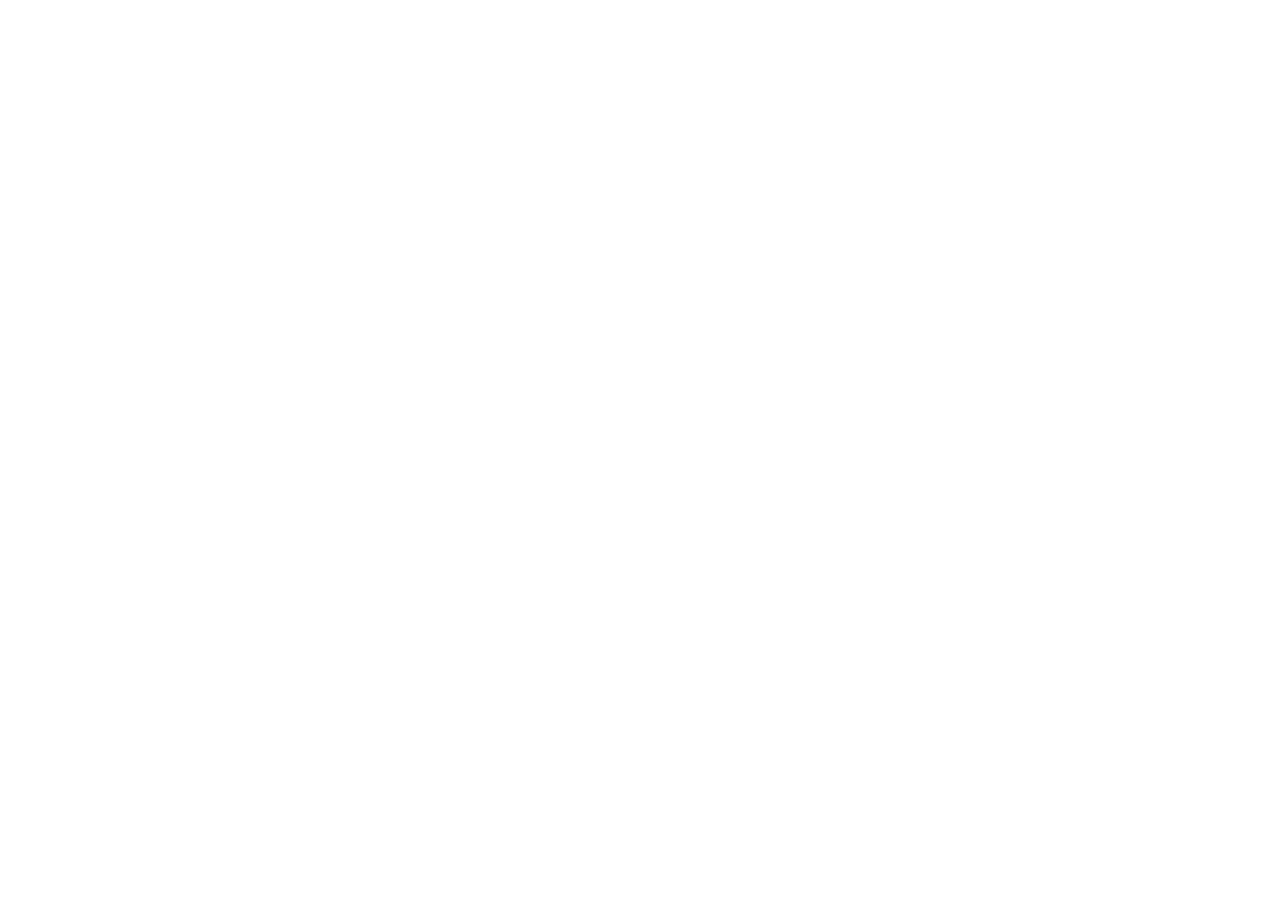
==== public/index.html @ 74254e25 "init" ====
<!DOCTYPE html>
<html lang="en">

<head>
  <meta charset="UTF-8">
  <meta name="viewport" content="width=device-width, initial-scale=1.0">
  <meta http-equiv="X-UA-Compatible" content="ie=edge">
  <link rel="stylesheet" href="css/style.css">
  <title>Teambit</title>
</head>

<body>

  <header></header>

  <main>

    <section id="section-1"></section>
    <section id="section-2"></section>
    <section id="section-3"></section>
    <section id="section-4"></section>
    <section id="section-5"></section>
    <section id="section-6"></section>
    <section id="section-7"></section>
    <section id="section-8"></section>

  </main>

  <footer></footer>


  <script src="js/main.js"></script>

</body>

</html>
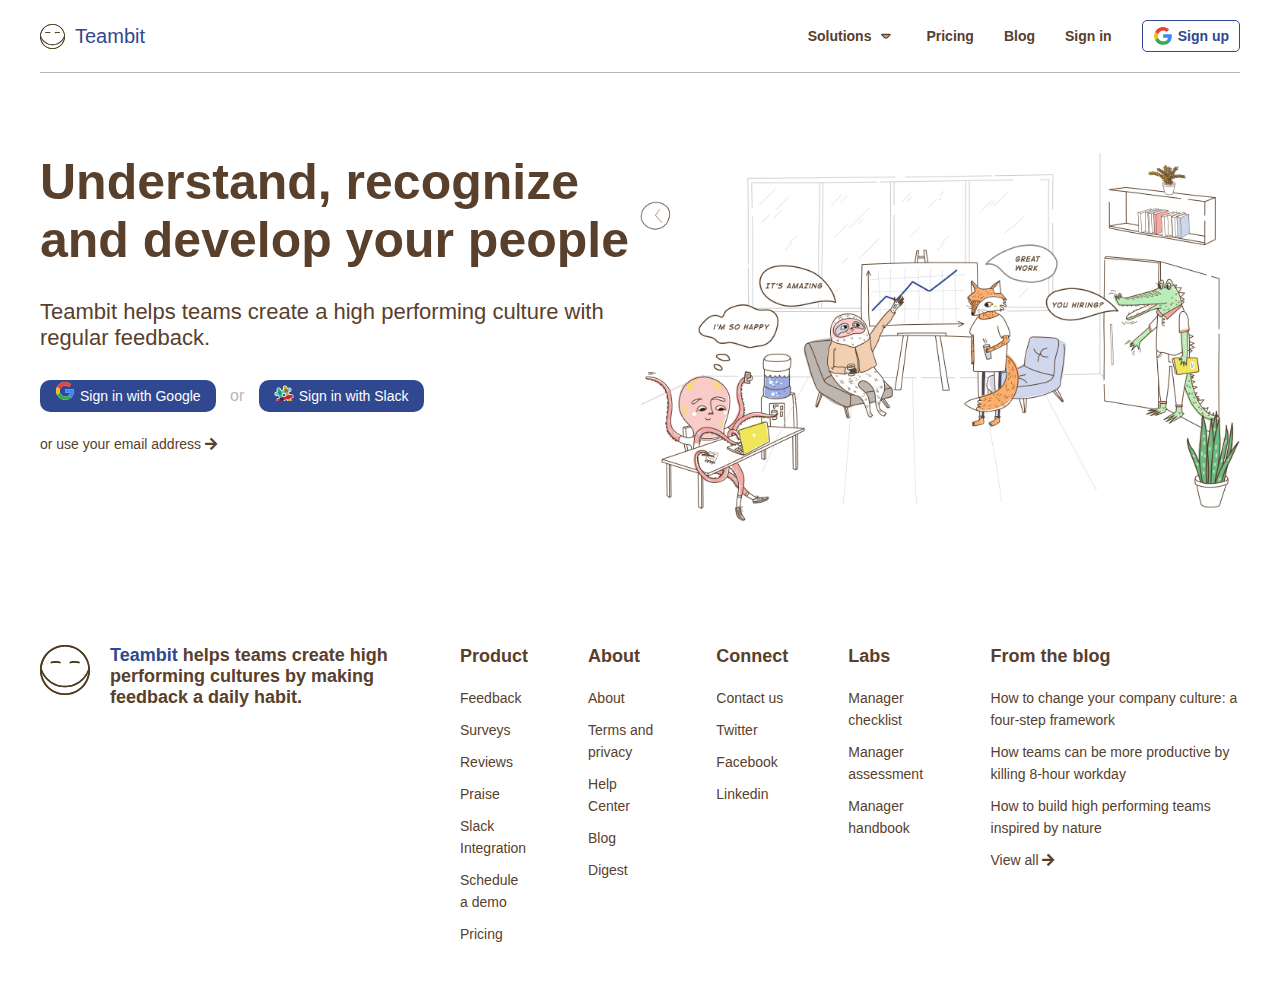
==== commit 45028c01: "header, section_1, footer completed" ====
--- a/public/index.html
+++ b/public/index.html
@@ -5,28 +5,165 @@
   <meta charset="UTF-8">
   <meta name="viewport" content="width=device-width, initial-scale=1.0">
   <meta http-equiv="X-UA-Compatible" content="ie=edge">
+  <link rel="stylesheet" href="https://cdnjs.cloudflare.com/ajax/libs/font-awesome/5.11.2/css/all.min.css">
   <link rel="stylesheet" href="css/style.css">
   <title>Teambit</title>
 </head>
 
 <body>
 
-  <header></header>
+  <header>
+
+    <nav>
+
+      <div class="header-logo">
+        <a href="#"><img id="logo" src="img/logo.svg" alt="teambit-logo"> Teambit</a>
+      </div>
+
+      <ul>
+        <li><a href="#">Solutions <img id="arrow" src="img/arrow.svg" alt="arrow down"></a></li>
+        <li><a href="#">Pricing</a></li>
+        <li><a href="#">Blog</a></li>
+        <li><a href="#">Sign in</a></li>
+        <li><a id="header-btn"><img class="btn-logo" src="img/google.svg" alt="google logo">Sign up</a></li>
+      </ul>
+
+    </nav>
+
+  </header>
+
+
+
 
   <main>
 
-    <section id="section-1"></section>
-    <section id="section-2"></section>
-    <section id="section-3"></section>
-    <section id="section-4"></section>
-    <section id="section-5"></section>
-    <section id="section-6"></section>
-    <section id="section-7"></section>
-    <section id="section-8"></section>
+    <section id="section-1">
+
+      <div class="sect_1-left">
+
+        <h1>Understand, recognize and develop your people</h1>
+
+        <p>Teambit helps teams create a high performing culture with regular feedback.</p>
+
+        <div class="sect_1-btns">
+          <a class="sect-btn"><img class="btn-logo" src="img/google.svg" alt="google logo">Sign in with Google</a>
+          <span>or</span>
+          <a class="sect-btn"><img class="btn-logo" src="img/slack.svg" alt="slack logo">Sign in with Slack</a>
+        </div>
+
+        <a href="#">or use your email address <i class="fas fa-arrow-right"></i></a>
+
+      </div>
+
+      <div class="sect_1-right">
+        <img src="img/illustration-main.jpg" alt="">
+      </div>
+
+    </section>
+
+
+    <section id="section-2">
+
+    </section>
+
+
+    <section id="section-3">
+
+    </section>
+
+
+    <section id="section-4">
+
+    </section>
+
+
+    <section id="section-5">
+
+    </section>
+
+
+    <section id="section-6">
+
+    </section>
+
+
+    <section id="section-7">
+
+    </section>
+
+
+    <section id="section-8">
+
+    </section>
+
 
   </main>
 
-  <footer></footer>
+
+
+  <footer>
+
+    <div class="left-footer">
+      <img id="footer-logo" src="img/logo.svg" alt="logo">
+      <span id="caption"><a id="capt-link" href="#">Teambit</a> helps teams create high performing cultures by making
+        feedback a
+        daily habit.</span>
+    </div>
+
+    <div class="right-footer">
+      <ul id="foot-ul">
+        <li>
+          <ul class="col">
+            <li class="li-title">Product</li>
+            <li><a href="#">Feedback</a></li>
+            <li><a href="#">Surveys</a></li>
+            <li><a href="#">Reviews</a></li>
+            <li><a href="#">Praise</a></li>
+            <li><a href="#">Slack Integration</a></li>
+            <li><a href="#">Schedule a demo</a></li>
+            <li><a href="#">Pricing</a></li>
+          </ul>
+        </li>
+        <li>
+          <ul class="col">
+            <li class="li-title">About</li>
+            <li><a href="#">About</a></li>
+            <li><a href="#">Terms and privacy</a></li>
+            <li><a href="#">Help Center</a></li>
+            <li><a href="#">Blog</a></li>
+            <li><a href="#">Digest</a></li>
+          </ul>
+        </li>
+        <li>
+          <ul class="col">
+            <li class="li-title">Connect</li>
+            <li><a href="#">Contact us</a></li>
+            <li><a href="#">Twitter</a></li>
+            <li><a href="#">Facebook</a></li>
+            <li><a href="#">Linkedin</a></li>
+          </ul>
+        </li>
+        <li>
+          <ul class="col">
+            <li class="li-title">Labs</li>
+            <li><a href="#">Manager checklist</a></li>
+            <li><a href="#">Manager assessment</a></li>
+            <li><a href="#">Manager handbook</a></li>
+          </ul>
+        </li>
+        <li>
+          <ul class="col">
+            <li class="li-title">From the blog</li>
+            <li><a href="#">How to change your company culture: a four-step framework</a></li>
+            <li><a href="#">How teams can be more productive by killing 8-hour workday</a></li>
+            <li><a href="#">How to build high performing teams inspired by nature</a></li>
+            <li><a href="#">View all <i class="fas fa-arrow-right"></i></a></li>
+          </ul>
+        </li>
+      </ul>
+    </div>
+
+  </footer>
 
 
   <script src="js/main.js"></script>
--- a/public/css/style.css
+++ b/public/css/style.css
@@ -0,0 +1,224 @@
+* {
+  margin: 0;
+  padding: 0;
+  box-sizing: border-box;
+  font-family: Arial, Helvetica, sans-serif;
+  list-style-type: none;
+  color: #58402c;
+}
+
+a {
+  text-decoration: none;
+}
+
+.btn-logo {
+  width: 20px;
+  margin-right: 5px;
+}
+
+nav {
+  display: -webkit-box;
+  display: flex;
+  -webkit-box-pack: justify;
+          justify-content: space-between;
+  -webkit-box-align: center;
+          align-items: center;
+  width: 95%;
+  max-width: 1200px;
+  padding: 20px 0;
+  margin: 0 auto;
+  border-bottom: 1px solid #BDB5AF;
+}
+
+nav .header-logo a {
+  display: -webkit-box;
+  display: flex;
+  -webkit-box-align: center;
+          align-items: center;
+  font-size: 20px;
+  color: #30488f;
+}
+
+nav #logo {
+  width: 25px;
+  margin-right: 10px;
+}
+
+nav ul {
+  display: -webkit-box;
+  display: flex;
+  -webkit-box-align: center;
+          align-items: center;
+  font-size: 14px;
+  font-weight: bold;
+}
+
+nav ul li {
+  margin-left: 30px;
+}
+
+nav ul a:first-child {
+  display: -webkit-box;
+  display: flex;
+  -webkit-box-align: center;
+          align-items: center;
+}
+
+nav ul a:first-child #arrow {
+  width: 20px;
+  margin-left: 5px;
+}
+
+nav #header-btn {
+  display: -webkit-box;
+  display: flex;
+  -webkit-box-align: center;
+          align-items: center;
+  padding: 5px 10px;
+  border-radius: 5px;
+  border: 1px solid #30488f;
+  background-color: #fff;
+  font-weight: bold;
+  color: #30488f;
+}
+
+nav #header-btn:hover {
+  background-color: #30488f;
+  color: #fff;
+  cursor: pointer;
+}
+
+#section-2,
+#section-3,
+#section-8 {
+  background-color: #ffe7d2;
+}
+
+#section-1 {
+  width: 95%;
+  max-width: 1200px;
+  margin: 0 auto;
+  padding: 80px 0;
+  display: -webkit-box;
+  display: flex;
+}
+
+#section-1 .sect_1-left {
+  width: 50%;
+}
+
+#section-1 .sect_1-left h1 {
+  font-size: 50px;
+  margin-bottom: 30px;
+}
+
+#section-1 .sect_1-left p {
+  font-size: 22px;
+  margin-bottom: 30px;
+}
+
+#section-1 .sect_1-left .sect_1-btns {
+  margin-bottom: 30px;
+}
+
+#section-1 .sect_1-left .sect-btn {
+  border: none;
+  border-radius: 10px;
+  padding: 8px 15px;
+  background-color: #30488f;
+  font-size: 14px;
+  color: #fff;
+}
+
+#section-1 .sect_1-left span {
+  color: #bdb5af;
+  margin: 0 10px;
+}
+
+#section-1 .sect_1-left a {
+  font-size: 14px;
+}
+
+#section-1 .sect_1-left a:hover {
+  color: #30488f;
+}
+
+#section-1 .sect_1-left a:hover i {
+  color: #30488f;
+}
+
+#section-1 .sect_1-right {
+  width: 50%;
+}
+
+#section-1 .sect_1-right img {
+  width: 100%;
+}
+
+footer {
+  display: -webkit-box;
+  display: flex;
+  -webkit-box-pack: justify;
+          justify-content: space-between;
+  width: 95%;
+  max-width: 1200px;
+  padding: 40px 0;
+  margin: 0 auto;
+}
+
+footer .left-footer {
+  width: 30%;
+  display: -webkit-box;
+  display: flex;
+  -webkit-box-align: start;
+          align-items: flex-start;
+}
+
+footer .left-footer #footer-logo {
+  width: 50px;
+  margin-right: 20px;
+}
+
+footer .left-footer #capt-link {
+  color: #30488f;
+  font-weight: bold;
+}
+
+footer .left-footer #caption {
+  font-size: 18px;
+  font-weight: bold;
+}
+
+footer .right-footer {
+  width: 70%;
+}
+
+footer .right-footer #foot-ul {
+  display: -webkit-box;
+  display: flex;
+}
+
+footer .right-footer #foot-ul li {
+  margin-left: 30px;
+}
+
+footer .right-footer .col li {
+  font-size: 14px;
+  line-height: 22px;
+  margin-bottom: 10px;
+}
+
+footer .right-footer .col li a:hover {
+  color: #30488f;
+}
+
+footer .right-footer .col li a:hover i {
+  color: #30488f;
+}
+
+footer .right-footer .col li:first-child {
+  font-size: 18px;
+  font-weight: bold;
+  margin-bottom: 20px;
+}
+
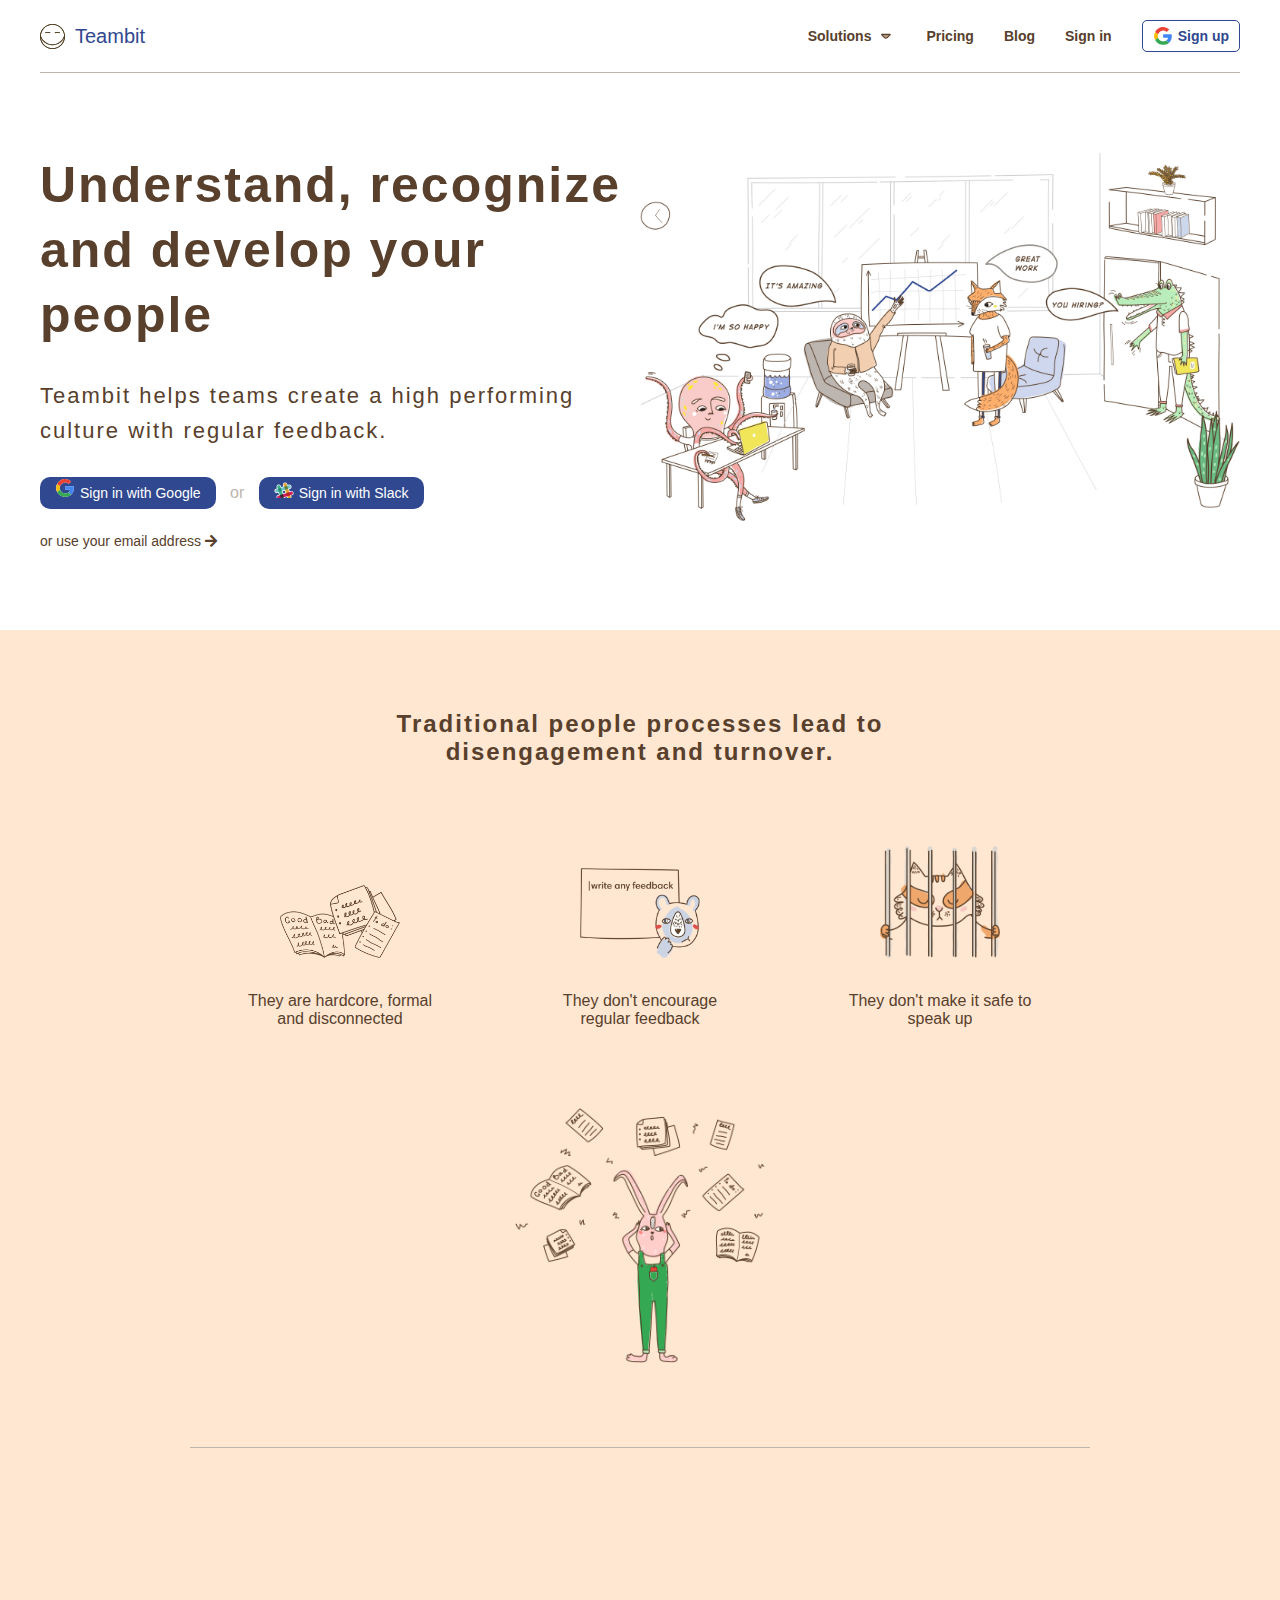
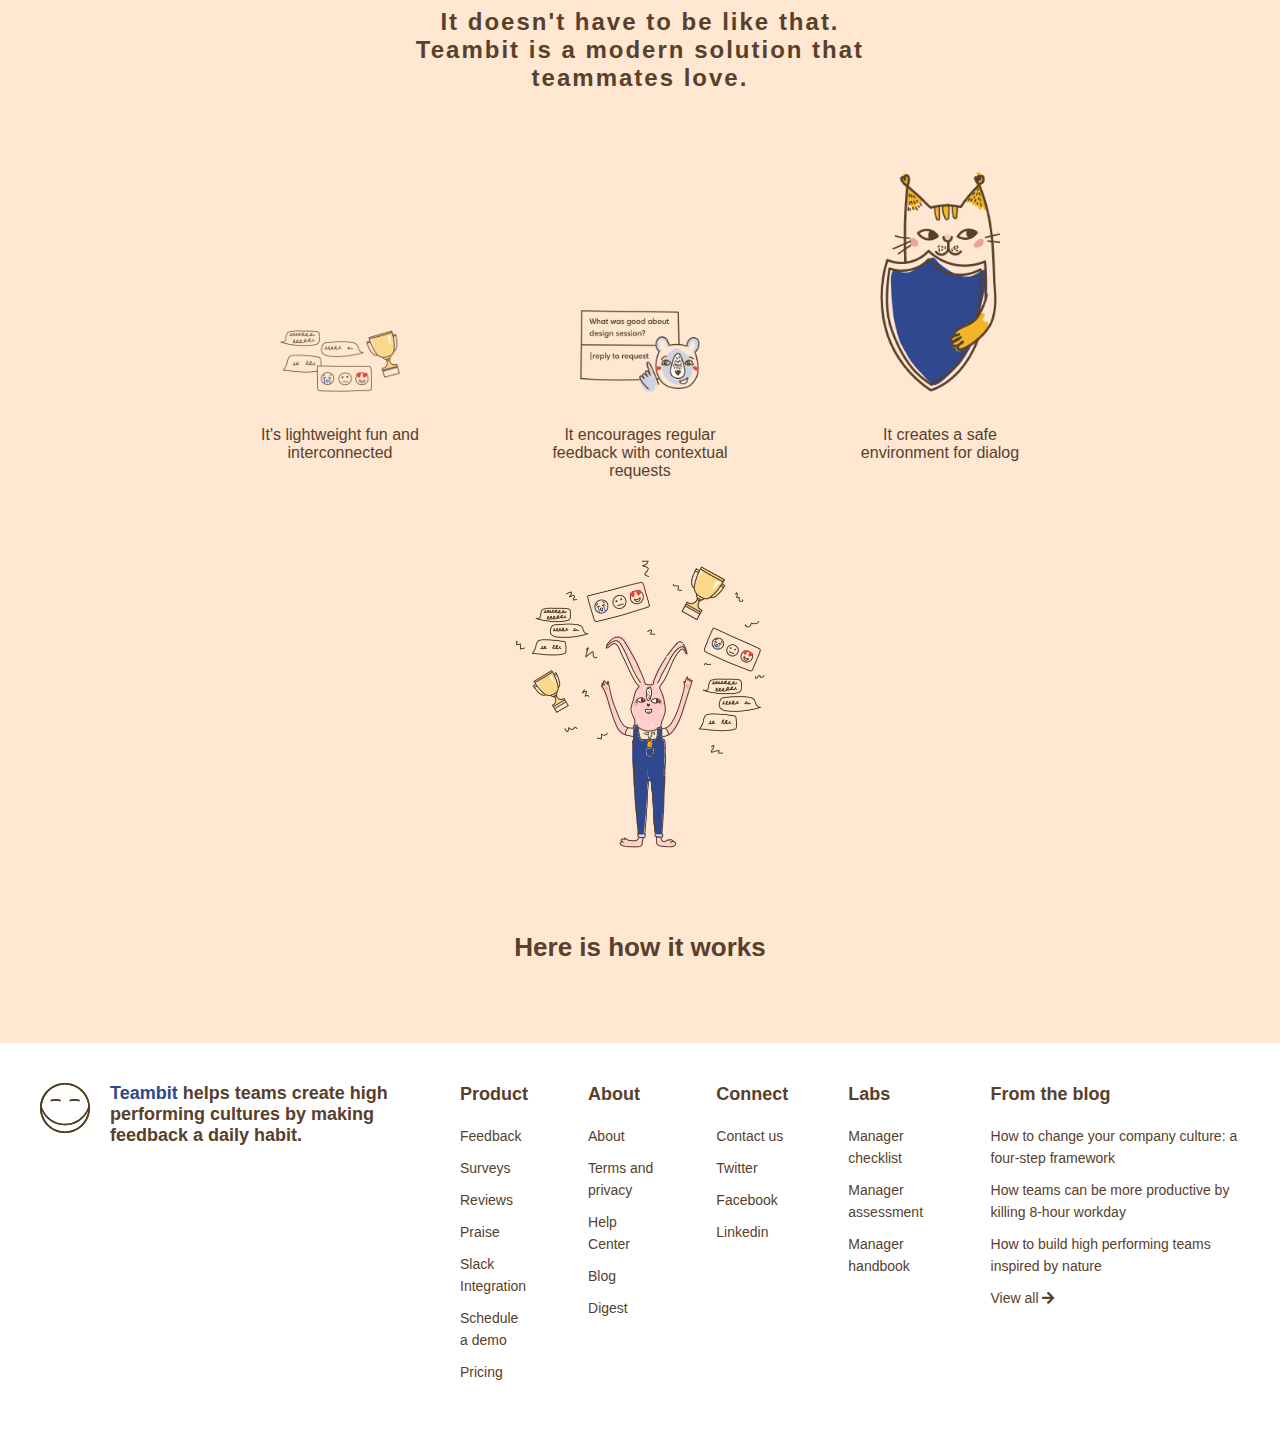
==== commit a4460357: "section2, section3 completed" ====
--- a/public/index.html
+++ b/public/index.html
@@ -64,10 +64,77 @@
 
     <section id="section-2">
 
+      <div class="sect_2-cont">
+
+        <h2>Traditional people processes lead to disengagement and turnover.</h2>
+
+        <div class="sect_2-cols">
+
+          <div class="col">
+            <img src="img/hardcore.png" alt="">
+            <p>They are hardcore,
+              formal and disconnected</p>
+          </div>
+
+          <div class="col">
+            <img src="img/nofeedback.png" alt="">
+            <p>They don't encourage
+              regular feedback</p>
+          </div>
+
+          <div class="col">
+            <img src="img/notsafe.png" alt="">
+            <p>They don't make it
+              safe to speak up</p>
+          </div>
+
+        </div>
+
+        <div class="before">
+          <img src="img/before.png" alt="">
+        </div>
+
+      </div>
+
+
     </section>
 
 
     <section id="section-3">
+
+      <div class="sect_3-cont">
+
+        <h2>It doesn't have to be like that. Teambit is a modern solution that teammates love.</h2>
+
+        <div class="sect_3-cols">
+
+          <div class="col">
+            <img src="img/lightweight.png" alt="">
+            <p>It's lightweight
+              fun and interconnected</p>
+          </div>
+
+          <div class="col">
+            <img src="img/feedbacksuggestions.png" alt="">
+            <p>It encourages regular
+              feedback with contextual requests</p>
+          </div>
+
+          <div class="col">
+            <img src="img/safe.png" alt="">
+            <p>It creates a safe
+              environment for dialog</p>
+          </div>
+        </div>
+
+        <div class="after">
+          <img src="img/after.png" alt="">
+        </div>
+
+        <span>Here is how it works</span>
+
+      </div>
+
 
     </section>
 
--- a/public/css/style.css
+++ b/public/css/style.css
@@ -109,11 +109,15 @@
 
 #section-1 .sect_1-left h1 {
   font-size: 50px;
+  line-height: 65px;
+  letter-spacing: 2px;
   margin-bottom: 30px;
 }
 
 #section-1 .sect_1-left p {
   font-size: 22px;
+  line-height: 35px;
+  letter-spacing: 2px;
   margin-bottom: 30px;
 }
 
@@ -155,6 +159,120 @@
   width: 100%;
 }
 
+#section-2 {
+  padding: 80px 0;
+}
+
+#section-2 .sect_2-cont {
+  display: -webkit-box;
+  display: flex;
+  -webkit-box-orient: vertical;
+  -webkit-box-direction: normal;
+          flex-direction: column;
+  -webkit-box-align: center;
+          align-items: center;
+  width: 100%;
+  margin: 0 auto;
+  max-width: 900px;
+  border-bottom: 1px solid #BDB5AF;
+  text-align: center;
+}
+
+#section-2 .sect_2-cont h2 {
+  letter-spacing: 2px;
+  text-align: center;
+  margin-bottom: 80px;
+  max-width: 500px;
+}
+
+#section-2 .sect_2-cont .sect_2-cols {
+  width: 100%;
+  display: -webkit-box;
+  display: flex;
+  justify-content: space-around;
+  -webkit-box-align: baseline;
+          align-items: baseline;
+  margin-bottom: 80px;
+}
+
+#section-2 .sect_2-cont .sect_2-cols .col {
+  width: 200px;
+  text-align: center;
+}
+
+#section-2 .sect_2-cont .sect_2-cols .col img {
+  width: 120px;
+  margin-bottom: 30px;
+}
+
+#section-2 .sect_2-cont .before {
+  text-align: center;
+  margin-bottom: 80px;
+}
+
+#section-2 .sect_2-cont .before img {
+  width: 250px;
+}
+
+#section-3 {
+  padding: 80px 0;
+}
+
+#section-3 .sect_3-cont {
+  display: -webkit-box;
+  display: flex;
+  -webkit-box-orient: vertical;
+  -webkit-box-direction: normal;
+          flex-direction: column;
+  -webkit-box-align: center;
+          align-items: center;
+  width: 100%;
+  margin: 0 auto;
+  max-width: 900px;
+  text-align: center;
+}
+
+#section-3 .sect_3-cont h2 {
+  letter-spacing: 2px;
+  text-align: center;
+  margin-bottom: 80px;
+  max-width: 500px;
+}
+
+#section-3 .sect_3-cont .sect_3-cols {
+  width: 100%;
+  display: -webkit-box;
+  display: flex;
+  justify-content: space-around;
+  -webkit-box-align: baseline;
+          align-items: baseline;
+  margin-bottom: 80px;
+}
+
+#section-3 .sect_3-cont .sect_3-cols .col {
+  width: 200px;
+  text-align: center;
+}
+
+#section-3 .sect_3-cont .sect_3-cols .col img {
+  width: 120px;
+  margin-bottom: 30px;
+}
+
+#section-3 .sect_3-cont .after {
+  text-align: center;
+  margin-bottom: 80px;
+}
+
+#section-3 .sect_3-cont .after img {
+  width: 250px;
+}
+
+#section-3 .sect_3-cont span {
+  font-size: 26px;
+  font-weight: bold;
+}
+
 footer {
   display: -webkit-box;
   display: flex;
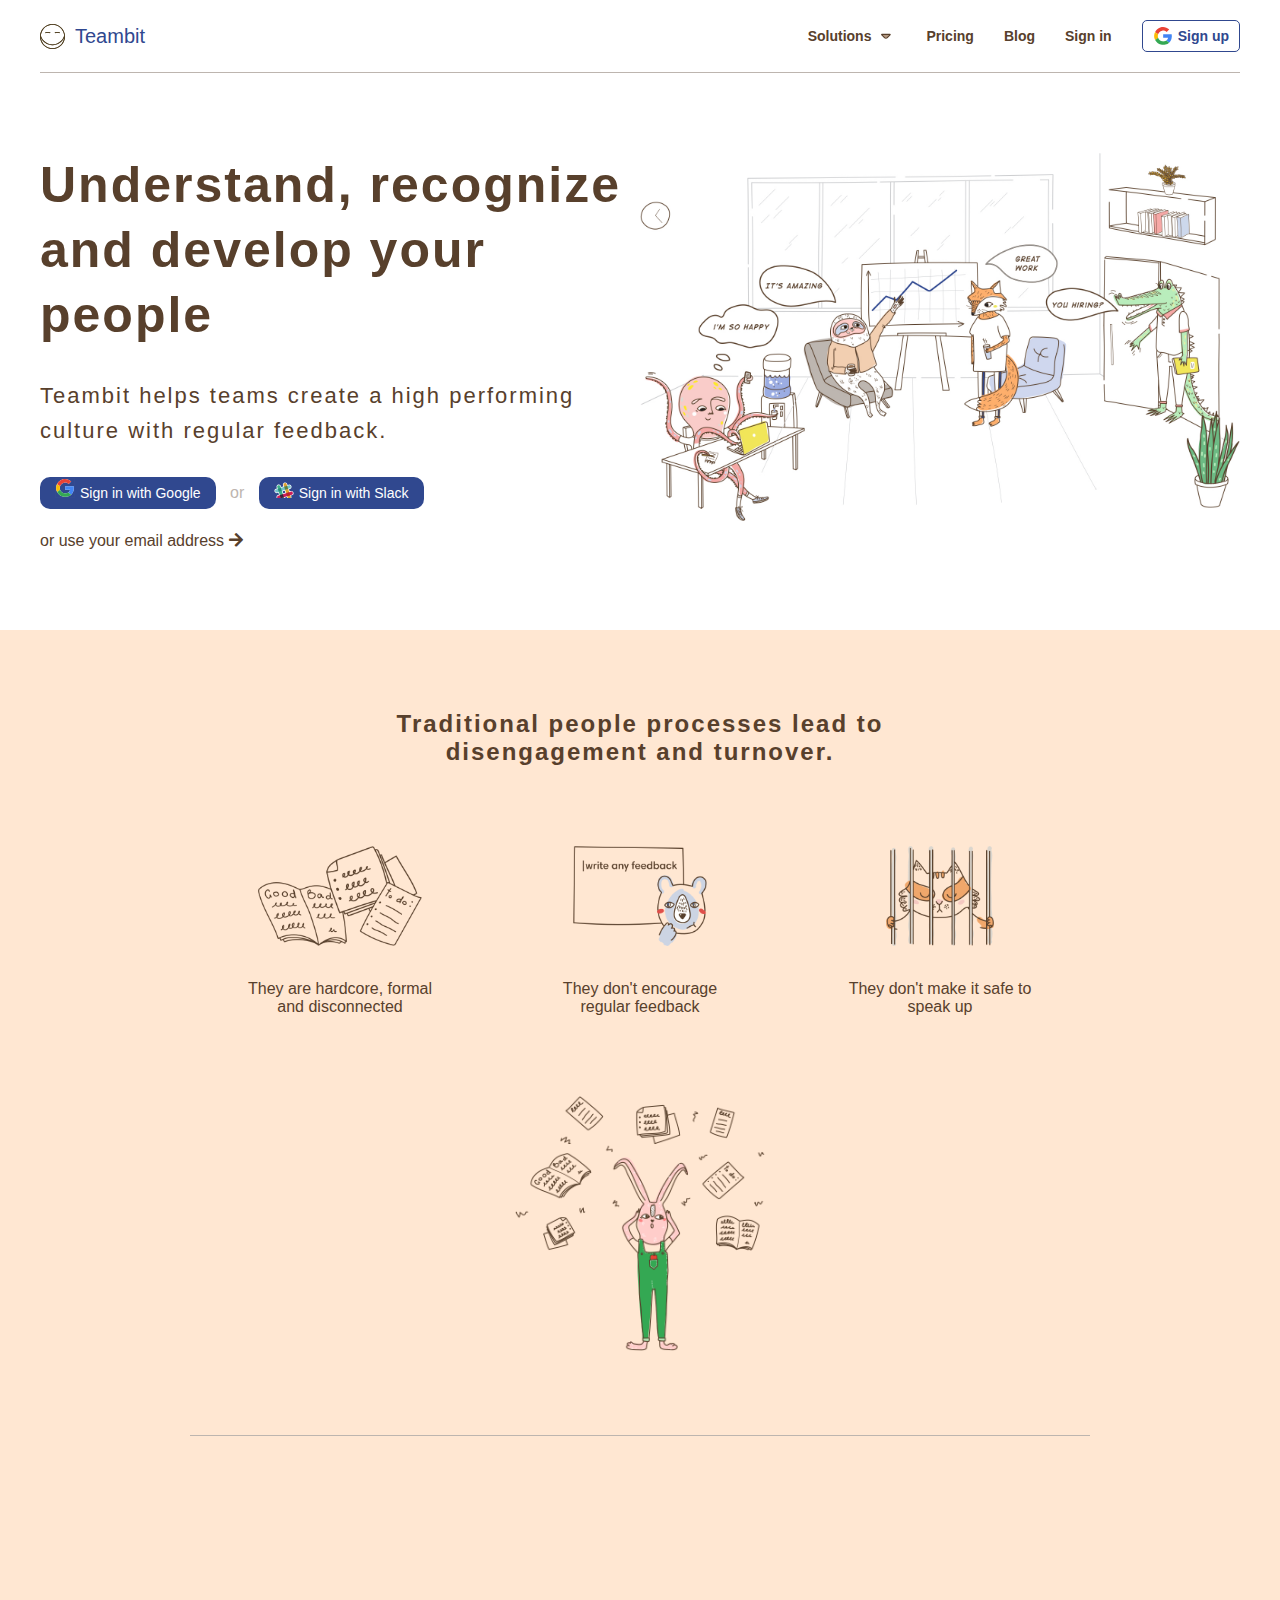
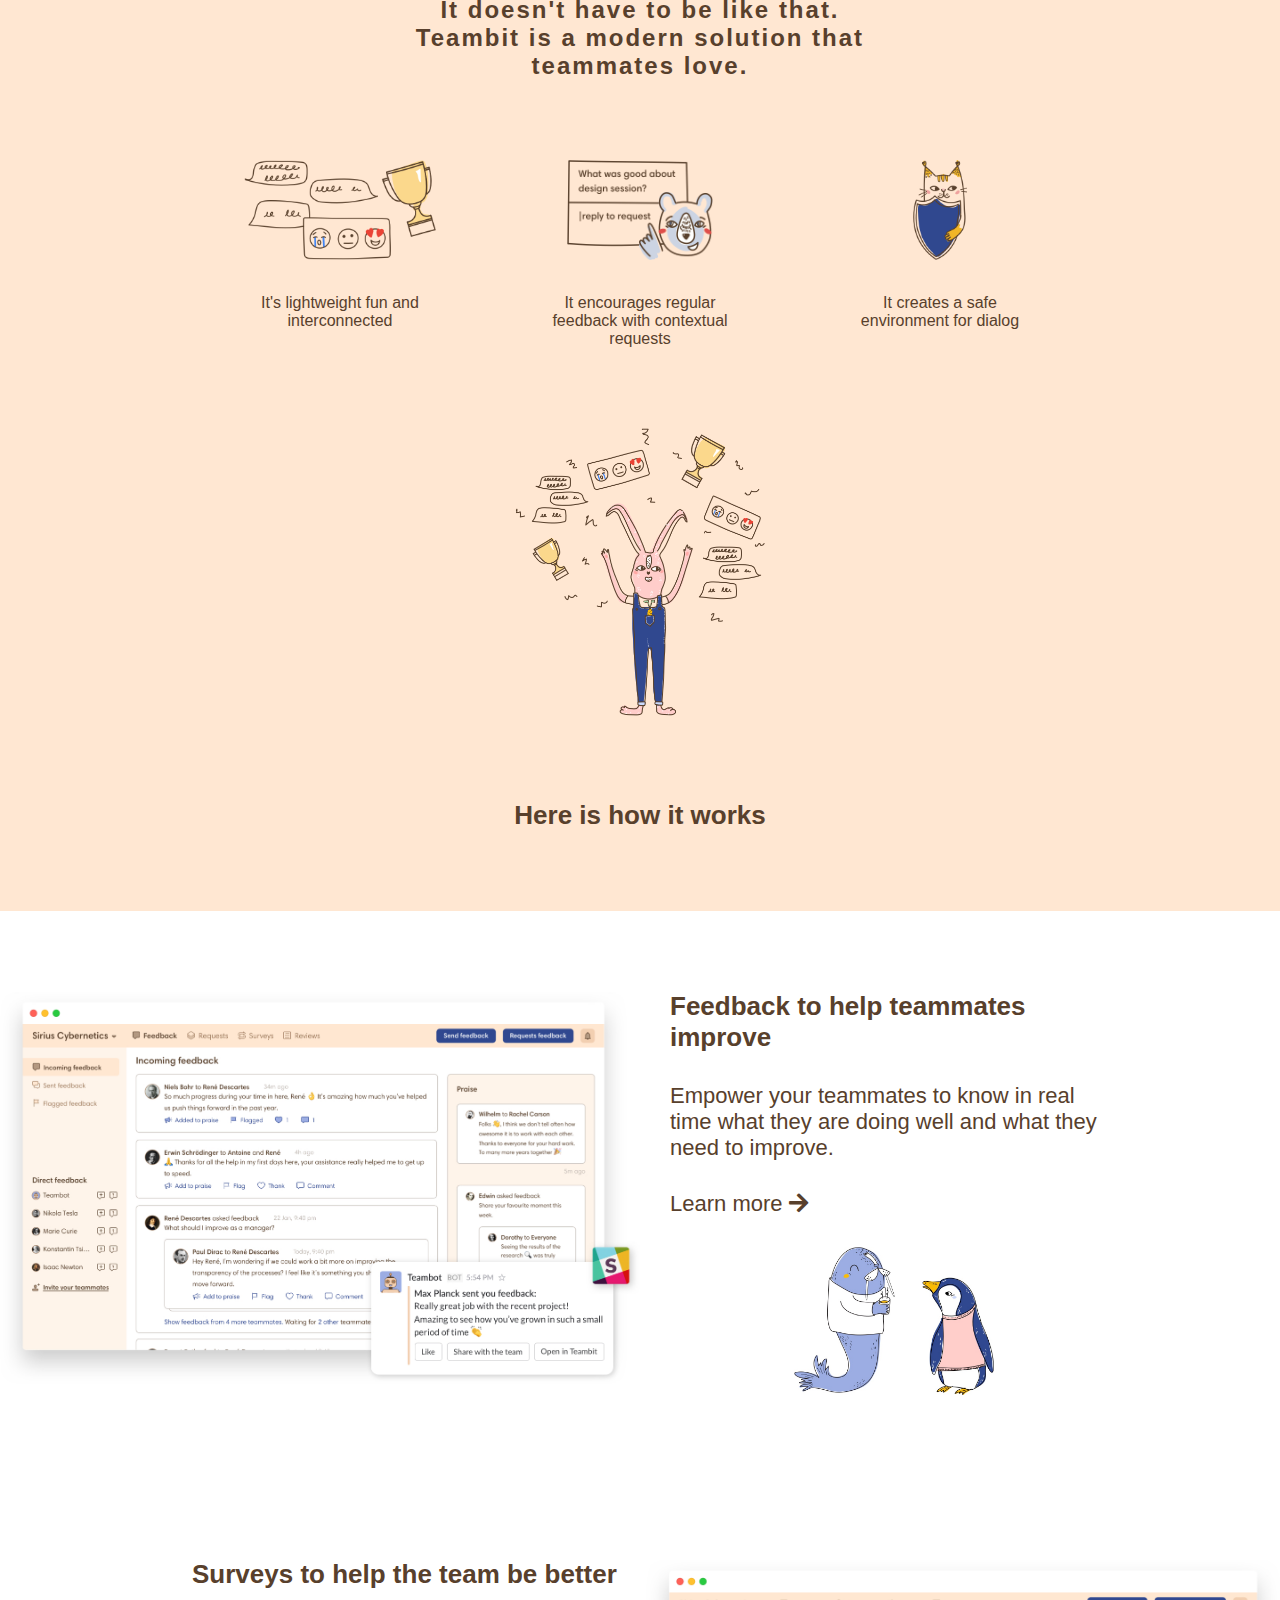
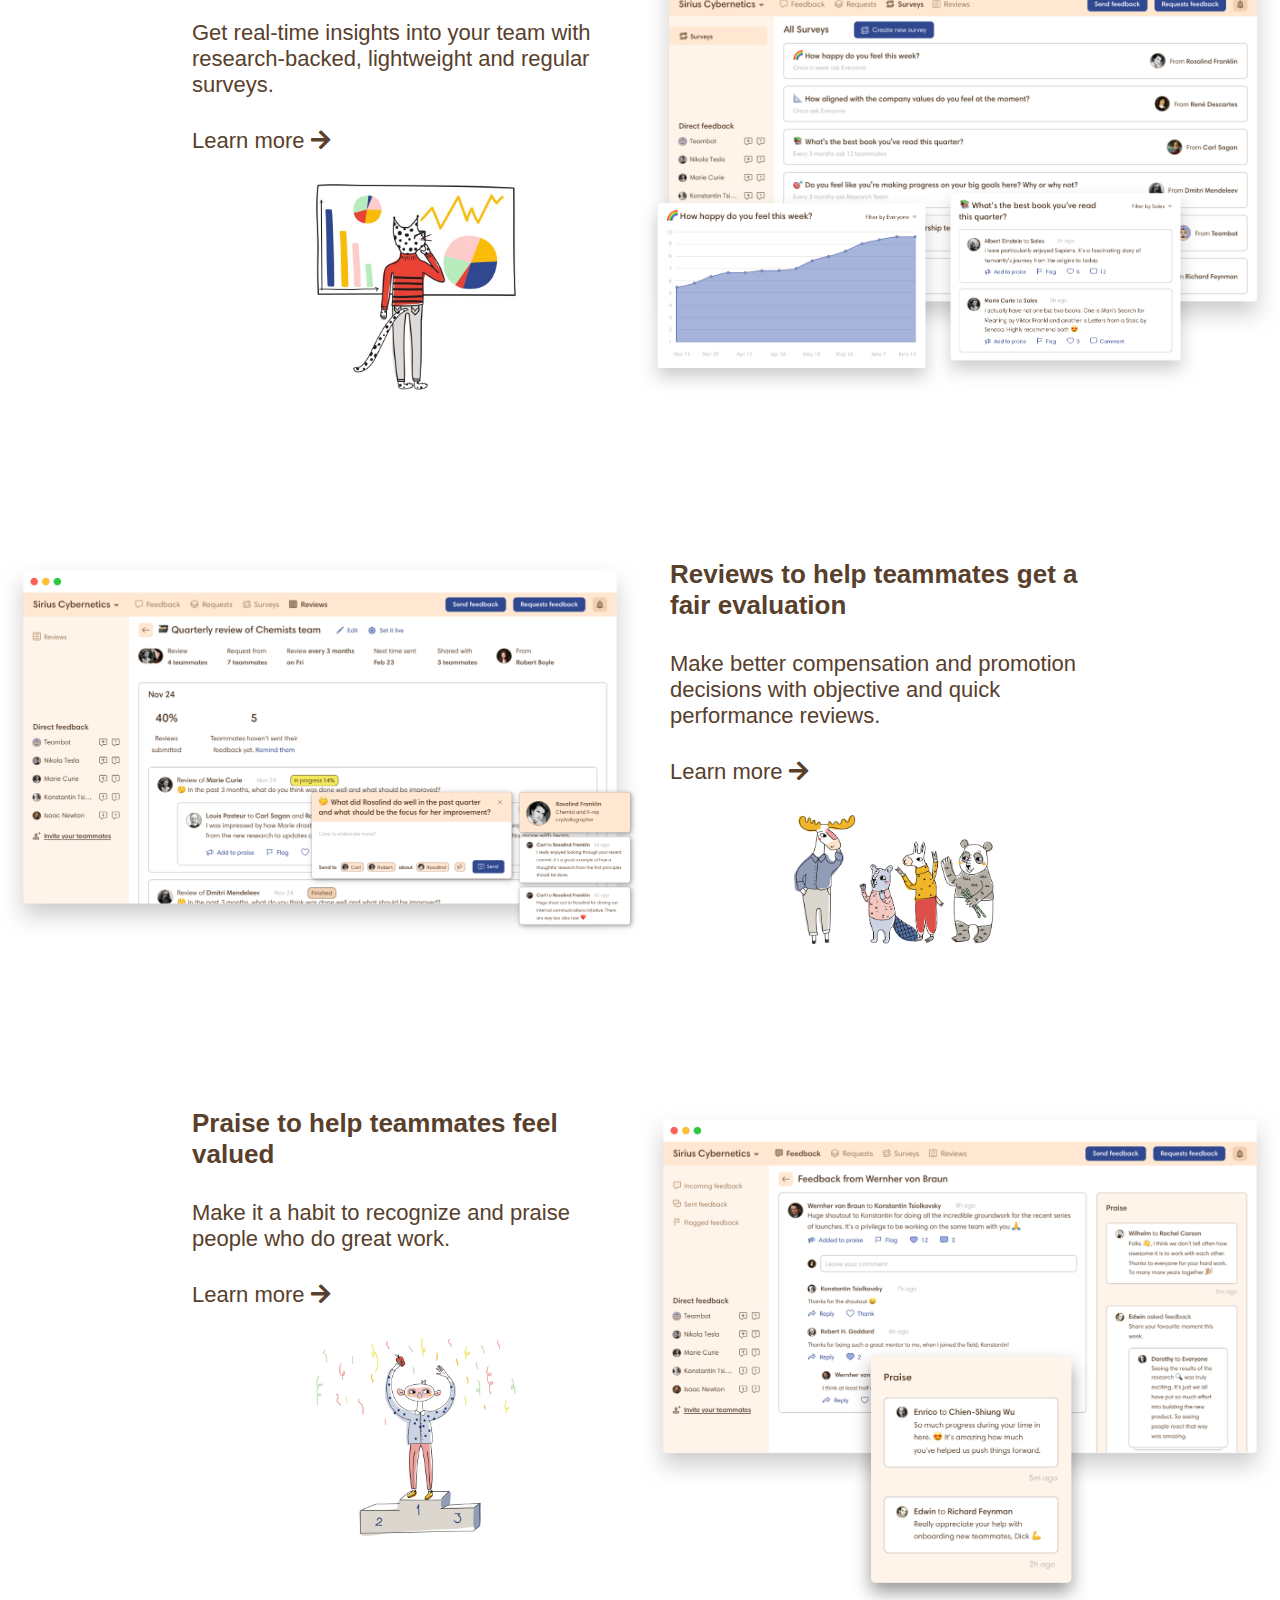
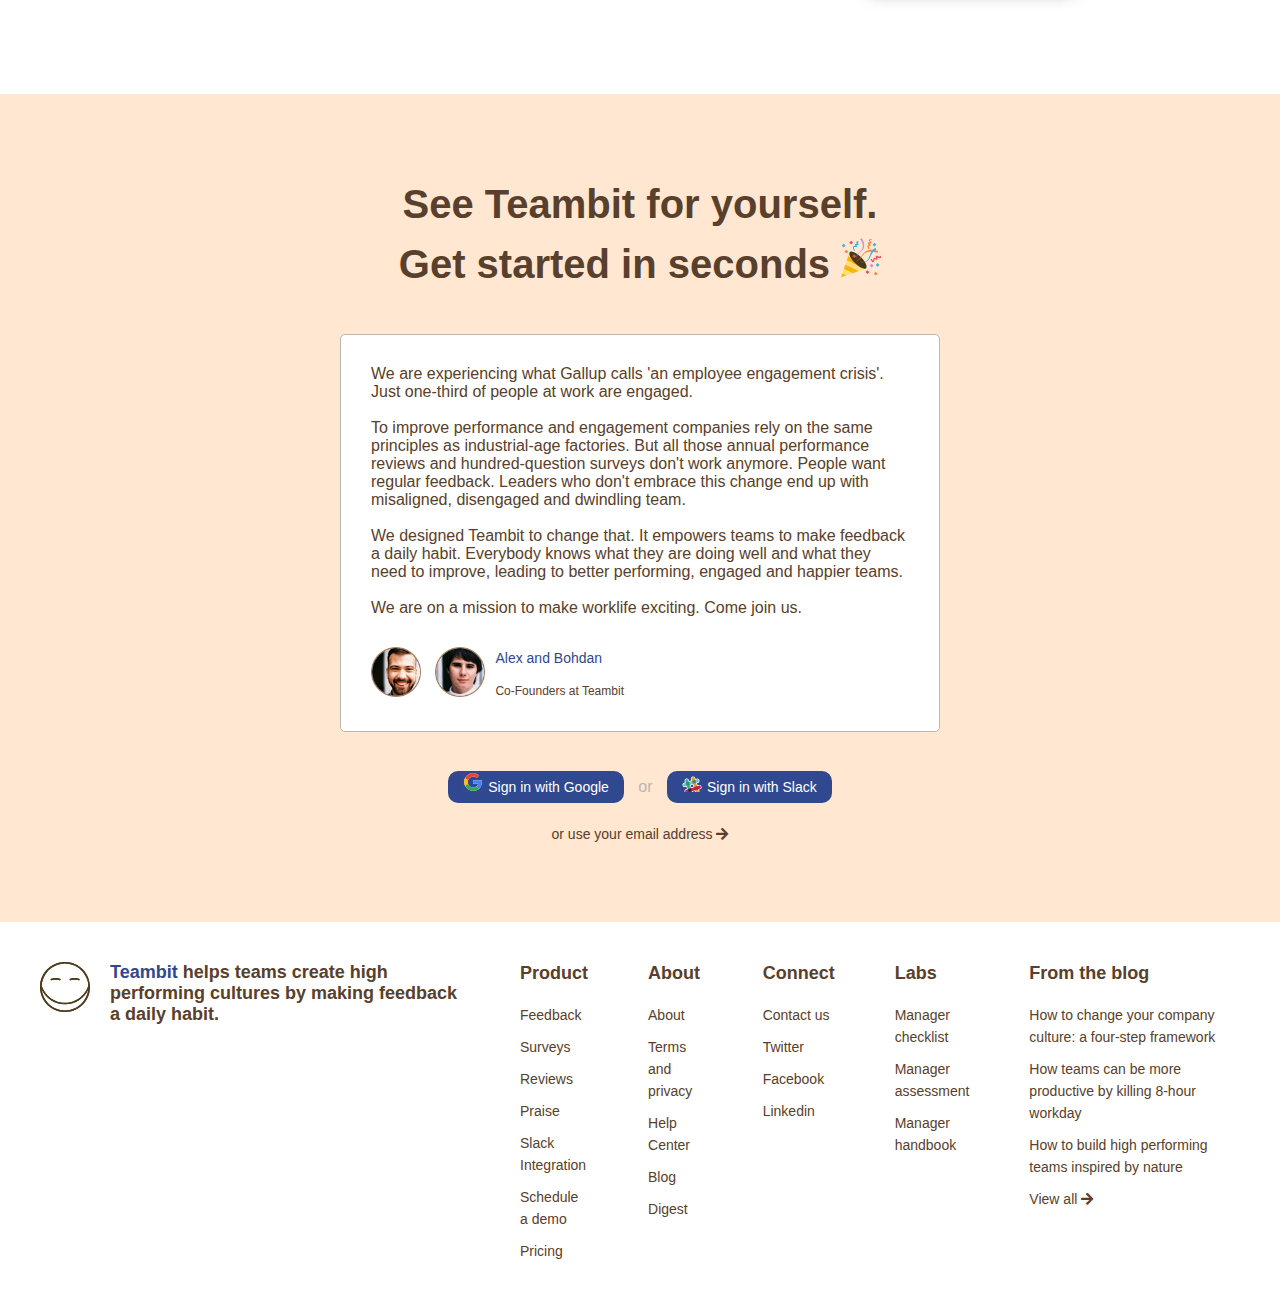
==== commit 77dffdb9: "sections 4-8 completed" ====
--- a/public/index.html
+++ b/public/index.html
@@ -45,7 +45,7 @@
 
         <p>Teambit helps teams create a high performing culture with regular feedback.</p>
 
-        <div class="sect_1-btns">
+        <div class="btns">
           <a class="sect-btn"><img class="btn-logo" src="img/google.svg" alt="google logo">Sign in with Google</a>
           <span>or</span>
           <a class="sect-btn"><img class="btn-logo" src="img/slack.svg" alt="slack logo">Sign in with Slack</a>
@@ -141,26 +141,132 @@
 
     <section id="section-4">
 
+      <div class="sec_4-left left">
+        <img src="img/employee-feedback.jpg" alt="">
+      </div>
+
+      <div class="sec_4-right right">
+        <div class="mid-sect">
+          <h3>Feedback to help teammates improve</h3>
+          <p>Empower your teammates to know in real time what they are doing well and what they need to improve.</p>
+          <a href="#">Learn more <i class="fas fa-arrow-right"></i></a>
+          <div class="mid-sect-img">
+            <img src="img/communication.jpg" alt="">
+          </div>
+        </div>
+      </div>
+
+
+
     </section>
 
 
     <section id="section-5">
 
+      <div class="sec_5-left left">
+        <div class="mid-sect">
+          <h3>Surveys to help the team be better</h3>
+          <p>Get real-time insights into your team with research-backed, lightweight and regular surveys.</p>
+          <a href="#">Learn more <i class="fas fa-arrow-right"></i></a>
+          <div class="mid-sect-img">
+            <img src="img/insights.jpg" alt="">
+          </div>
+        </div>
+      </div>
+
+      <div class="sec_5-right right">
+        <img src="img/employee-survey.jpg" alt="">
+      </div>
+
     </section>
 
 
     <section id="section-6">
 
+      <div class="sec_6-left left">
+        <img src="img/performance-review.jpg" alt="">
+      </div>
+
+      <div class="sec_6-right right">
+        <div class="mid-sect">
+          <h3>Reviews to help teammates get a fair evaluation</h3>
+          <p>Make better compensation and promotion decisions with objective and quick performance reviews.</p>
+          <a href="#">Learn more <i class="fas fa-arrow-right"></i></a>
+          <div class="mid-sect-img">
+            <img src="img/review.jpg" alt="">
+          </div>
+        </div>
+      </div>
+
     </section>
 
 
     <section id="section-7">
 
+      <div class="sec_7-left left">
+        <div class="mid-sect">
+          <h3>Praise to help teammates feel valued</h3>
+          <p>Make it a habit to recognize and praise people who do great work.</p>
+          <a href="#">Learn more <i class="fas fa-arrow-right"></i></a>
+          <div class="mid-sect-img">
+            <img src="img/recognition.jpg" alt="">
+          </div>
+        </div>
+      </div>
+
+      <div class="sec_7-right right">
+        <img src="img/employee-recognition.jpg" alt="">
+      </div>
+
     </section>
 
 
     <section id="section-8">
-
+      <div class="sect_8-cont">
+        <h2>See Teambit for yourself.
+          Get started in seconds <img id="sect_8-title-img" src="img/party.svg" alt=""></h2>
+        <div class="sect_8-box">
+          <p>
+            We are experiencing what Gallup calls 'an employee engagement crisis'. Just one-third of people at work
+            are engaged.
+            <br>
+            <br>
+            To improve performance and engagement companies rely on the same principles as industrial-age
+            factories. But all those annual performance reviews and hundred-question surveys don't work anymore.
+            People want regular feedback. Leaders who don't embrace this change end up with misaligned, disengaged
+            and dwindling team.
+            <br>
+            <br>
+            We designed Teambit to change that. It empowers teams to make feedback a daily habit. Everybody knows
+            what they are doing well and what they need to improve, leading to better performing, engaged and
+            happier teams.
+            <br>
+            <br>
+            We are on a mission to make worklife exciting. Come join us.
+          </p>
+
+          <div class="ids">
+            <div class="photos">
+              <img src="img/alex.png" alt="">
+              <img src="img/bohdan.png" alt="">
+            </div>
+            <div class="capts">
+              <span id="names">Alex and Bohdan</span>
+              <br>
+              <span id="titles">Co-Founders at Teambit</span>
+            </div>
+          </div>
+
+        </div>
+
+        <div class="btns">
+          <a class="sect-btn"><img class="btn-logo" src="img/google.svg" alt="google logo">Sign in with Google</a>
+          <span>or</span>
+          <a class="sect-btn"><img class="btn-logo" src="img/slack.svg" alt="slack logo">Sign in with Slack</a>
+        </div>
+
+        <a href="#">or use your email address <i class="fas fa-arrow-right"></i></a>
+      </div>
     </section>
 
 
--- a/public/css/style.css
+++ b/public/css/style.css
@@ -16,116 +16,11 @@
   margin-right: 5px;
 }
 
-nav {
-  display: -webkit-box;
-  display: flex;
-  -webkit-box-pack: justify;
-          justify-content: space-between;
-  -webkit-box-align: center;
-          align-items: center;
-  width: 95%;
-  max-width: 1200px;
-  padding: 20px 0;
-  margin: 0 auto;
-  border-bottom: 1px solid #BDB5AF;
-}
-
-nav .header-logo a {
-  display: -webkit-box;
-  display: flex;
-  -webkit-box-align: center;
-          align-items: center;
-  font-size: 20px;
-  color: #30488f;
-}
-
-nav #logo {
-  width: 25px;
-  margin-right: 10px;
-}
-
-nav ul {
-  display: -webkit-box;
-  display: flex;
-  -webkit-box-align: center;
-          align-items: center;
-  font-size: 14px;
-  font-weight: bold;
-}
-
-nav ul li {
-  margin-left: 30px;
-}
-
-nav ul a:first-child {
-  display: -webkit-box;
-  display: flex;
-  -webkit-box-align: center;
-          align-items: center;
-}
-
-nav ul a:first-child #arrow {
-  width: 20px;
-  margin-left: 5px;
-}
-
-nav #header-btn {
-  display: -webkit-box;
-  display: flex;
-  -webkit-box-align: center;
-          align-items: center;
-  padding: 5px 10px;
-  border-radius: 5px;
-  border: 1px solid #30488f;
-  background-color: #fff;
-  font-weight: bold;
-  color: #30488f;
-}
-
-nav #header-btn:hover {
-  background-color: #30488f;
-  color: #fff;
-  cursor: pointer;
-}
-
-#section-2,
-#section-3,
-#section-8 {
-  background-color: #ffe7d2;
-}
-
-#section-1 {
-  width: 95%;
-  max-width: 1200px;
-  margin: 0 auto;
-  padding: 80px 0;
-  display: -webkit-box;
-  display: flex;
-}
-
-#section-1 .sect_1-left {
-  width: 50%;
-}
-
-#section-1 .sect_1-left h1 {
-  font-size: 50px;
-  line-height: 65px;
-  letter-spacing: 2px;
-  margin-bottom: 30px;
-}
-
-#section-1 .sect_1-left p {
-  font-size: 22px;
-  line-height: 35px;
-  letter-spacing: 2px;
-  margin-bottom: 30px;
-}
-
-#section-1 .sect_1-left .sect_1-btns {
-  margin-bottom: 30px;
-}
-
-#section-1 .sect_1-left .sect-btn {
+.btns {
+  margin-bottom: 30px;
+}
+
+.btns .sect-btn {
   border: none;
   border-radius: 10px;
   padding: 8px 15px;
@@ -134,21 +29,242 @@
   color: #fff;
 }
 
-#section-1 .sect_1-left span {
+.btns span {
   color: #bdb5af;
   margin: 0 10px;
 }
 
-#section-1 .sect_1-left a {
+.btns a {
   font-size: 14px;
 }
 
-#section-1 .sect_1-left a:hover {
-  color: #30488f;
-}
-
-#section-1 .sect_1-left a:hover i {
-  color: #30488f;
+.btns a:hover {
+  color: #30488f;
+}
+
+.btns a:hover i {
+  color: #30488f;
+}
+
+nav {
+  display: -webkit-box;
+  display: flex;
+  -webkit-box-pack: justify;
+          justify-content: space-between;
+  -webkit-box-align: center;
+          align-items: center;
+  width: 95%;
+  max-width: 1200px;
+  padding: 20px 0;
+  margin: 0 auto;
+  border-bottom: 1px solid #BDB5AF;
+}
+
+nav .header-logo a {
+  display: -webkit-box;
+  display: flex;
+  -webkit-box-align: center;
+          align-items: center;
+  font-size: 20px;
+  color: #30488f;
+}
+
+nav #logo {
+  width: 25px;
+  margin-right: 10px;
+}
+
+nav ul {
+  display: -webkit-box;
+  display: flex;
+  -webkit-box-align: center;
+          align-items: center;
+  font-size: 14px;
+  font-weight: bold;
+}
+
+nav ul li {
+  margin-left: 30px;
+}
+
+nav ul a:first-child {
+  display: -webkit-box;
+  display: flex;
+  -webkit-box-align: center;
+          align-items: center;
+}
+
+nav ul a:first-child #arrow {
+  width: 20px;
+  margin-left: 5px;
+}
+
+nav #header-btn {
+  display: -webkit-box;
+  display: flex;
+  -webkit-box-align: center;
+          align-items: center;
+  padding: 5px 10px;
+  border-radius: 5px;
+  border: 1px solid #30488f;
+  background-color: #fff;
+  font-weight: bold;
+  color: #30488f;
+}
+
+nav #header-btn:hover {
+  background-color: #30488f;
+  color: #fff;
+  cursor: pointer;
+}
+
+#section-2,
+#section-3,
+#section-8 {
+  background-color: #ffe7d2;
+}
+
+#section-4,
+#section-5,
+#section-6,
+#section-7 {
+  display: -webkit-box;
+  display: flex;
+  padding: 80px 0;
+}
+
+#section-4 .left,
+#section-4 .right,
+#section-5 .left,
+#section-5 .right,
+#section-6 .left,
+#section-6 .right,
+#section-7 .left,
+#section-7 .right {
+  width: 50%;
+}
+
+#section-4 .left img,
+#section-4 .right img,
+#section-5 .left img,
+#section-5 .right img,
+#section-6 .left img,
+#section-6 .right img,
+#section-7 .left img,
+#section-7 .right img {
+  width: 100%;
+}
+
+#section-4 .mid-sect,
+#section-5 .mid-sect,
+#section-6 .mid-sect,
+#section-7 .mid-sect {
+  width: 70%;
+  display: -webkit-box;
+  display: flex;
+  -webkit-box-orient: vertical;
+  -webkit-box-direction: normal;
+          flex-direction: column;
+}
+
+#section-4 .mid-sect h3,
+#section-4 .mid-sect p,
+#section-4 .mid-sect a,
+#section-5 .mid-sect h3,
+#section-5 .mid-sect p,
+#section-5 .mid-sect a,
+#section-6 .mid-sect h3,
+#section-6 .mid-sect p,
+#section-6 .mid-sect a,
+#section-7 .mid-sect h3,
+#section-7 .mid-sect p,
+#section-7 .mid-sect a {
+  margin-bottom: 30px;
+}
+
+#section-4 .mid-sect h3,
+#section-5 .mid-sect h3,
+#section-6 .mid-sect h3,
+#section-7 .mid-sect h3 {
+  font-size: 26px;
+}
+
+#section-4 .mid-sect p,
+#section-4 .mid-sect a,
+#section-5 .mid-sect p,
+#section-5 .mid-sect a,
+#section-6 .mid-sect p,
+#section-6 .mid-sect a,
+#section-7 .mid-sect p,
+#section-7 .mid-sect a {
+  font-size: 22px;
+}
+
+#section-4 .mid-sect .mid-sect-img,
+#section-5 .mid-sect .mid-sect-img,
+#section-6 .mid-sect .mid-sect-img,
+#section-7 .mid-sect .mid-sect-img {
+  text-align: center;
+}
+
+#section-4 .mid-sect .mid-sect-img img,
+#section-5 .mid-sect .mid-sect-img img,
+#section-6 .mid-sect .mid-sect-img img,
+#section-7 .mid-sect .mid-sect-img img {
+  width: 200px;
+}
+
+#section-4 .mid-sect,
+#section-6 .mid-sect {
+  margin-left: 30px;
+}
+
+#section-5 .mid-sect,
+#section-7 .mid-sect {
+  float: right;
+}
+
+#section-4 a:hover,
+#section-5 a:hover,
+#section-6 a:hover,
+#section-7 a:hover,
+#section-8 a:hover {
+  color: #30488f;
+}
+
+#section-4 a:hover i,
+#section-5 a:hover i,
+#section-6 a:hover i,
+#section-7 a:hover i,
+#section-8 a:hover i {
+  color: #30488f;
+}
+
+#section-1 {
+  width: 95%;
+  max-width: 1200px;
+  margin: 0 auto;
+  padding: 80px 0;
+  display: -webkit-box;
+  display: flex;
+}
+
+#section-1 .sect_1-left {
+  width: 50%;
+}
+
+#section-1 .sect_1-left h1 {
+  font-size: 50px;
+  line-height: 65px;
+  letter-spacing: 2px;
+  margin-bottom: 30px;
+}
+
+#section-1 .sect_1-left p {
+  font-size: 22px;
+  line-height: 35px;
+  letter-spacing: 2px;
+  margin-bottom: 30px;
 }
 
 #section-1 .sect_1-right {
@@ -201,7 +317,7 @@
 }
 
 #section-2 .sect_2-cont .sect_2-cols .col img {
-  width: 120px;
+  height: 100px;
   margin-bottom: 30px;
 }
 
@@ -255,7 +371,7 @@
 }
 
 #section-3 .sect_3-cont .sect_3-cols .col img {
-  width: 120px;
+  height: 100px;
   margin-bottom: 30px;
 }
 
@@ -271,6 +387,78 @@
 #section-3 .sect_3-cont span {
   font-size: 26px;
   font-weight: bold;
+}
+
+#section-8 {
+  padding: 80px 0;
+}
+
+#section-8 .sect_8-cont {
+  display: -webkit-box;
+  display: flex;
+  -webkit-box-orient: vertical;
+  -webkit-box-direction: normal;
+          flex-direction: column;
+  -webkit-box-align: center;
+          align-items: center;
+}
+
+#section-8 .sect_8-cont h2 {
+  font-size: 40px;
+  line-height: 60px;
+  text-align: center;
+  max-width: 500px;
+  margin-bottom: 40px;
+}
+
+#section-8 .sect_8-cont #sect_8-title-img {
+  width: 40px;
+}
+
+#section-8 .sect_8-cont .sect_8-box {
+  max-width: 600px;
+  padding: 30px;
+  margin-bottom: 40px;
+  background-color: #fff;
+  border: 1px solid #bdb5af;
+  border-radius: 5px;
+}
+
+#section-8 .sect_8-cont .sect_8-box p {
+  margin-bottom: 30px;
+}
+
+#section-8 .sect_8-cont .sect_8-box .ids {
+  display: -webkit-box;
+  display: flex;
+  -webkit-box-align: center;
+          align-items: center;
+}
+
+#section-8 .sect_8-cont .sect_8-box .ids .photos img {
+  margin-right: 10px;
+  width: 50px;
+}
+
+#section-8 .sect_8-cont .sect_8-box .ids .capts {
+  display: -webkit-box;
+  display: flex;
+  -webkit-box-orient: vertical;
+  -webkit-box-direction: normal;
+          flex-direction: column;
+}
+
+#section-8 .sect_8-cont .sect_8-box .ids .capts #names {
+  font-size: 14px;
+  color: #30488f;
+}
+
+#section-8 .sect_8-cont .sect_8-box .ids .capts #titles {
+  font-size: 12px;
+}
+
+#section-8 .sect_8-cont a {
+  font-size: 14px;
 }
 
 footer {
@@ -285,7 +473,7 @@
 }
 
 footer .left-footer {
-  width: 30%;
+  width: 35%;
   display: -webkit-box;
   display: flex;
   -webkit-box-align: start;
@@ -308,7 +496,7 @@
 }
 
 footer .right-footer {
-  width: 70%;
+  width: 65%;
 }
 
 footer .right-footer #foot-ul {
